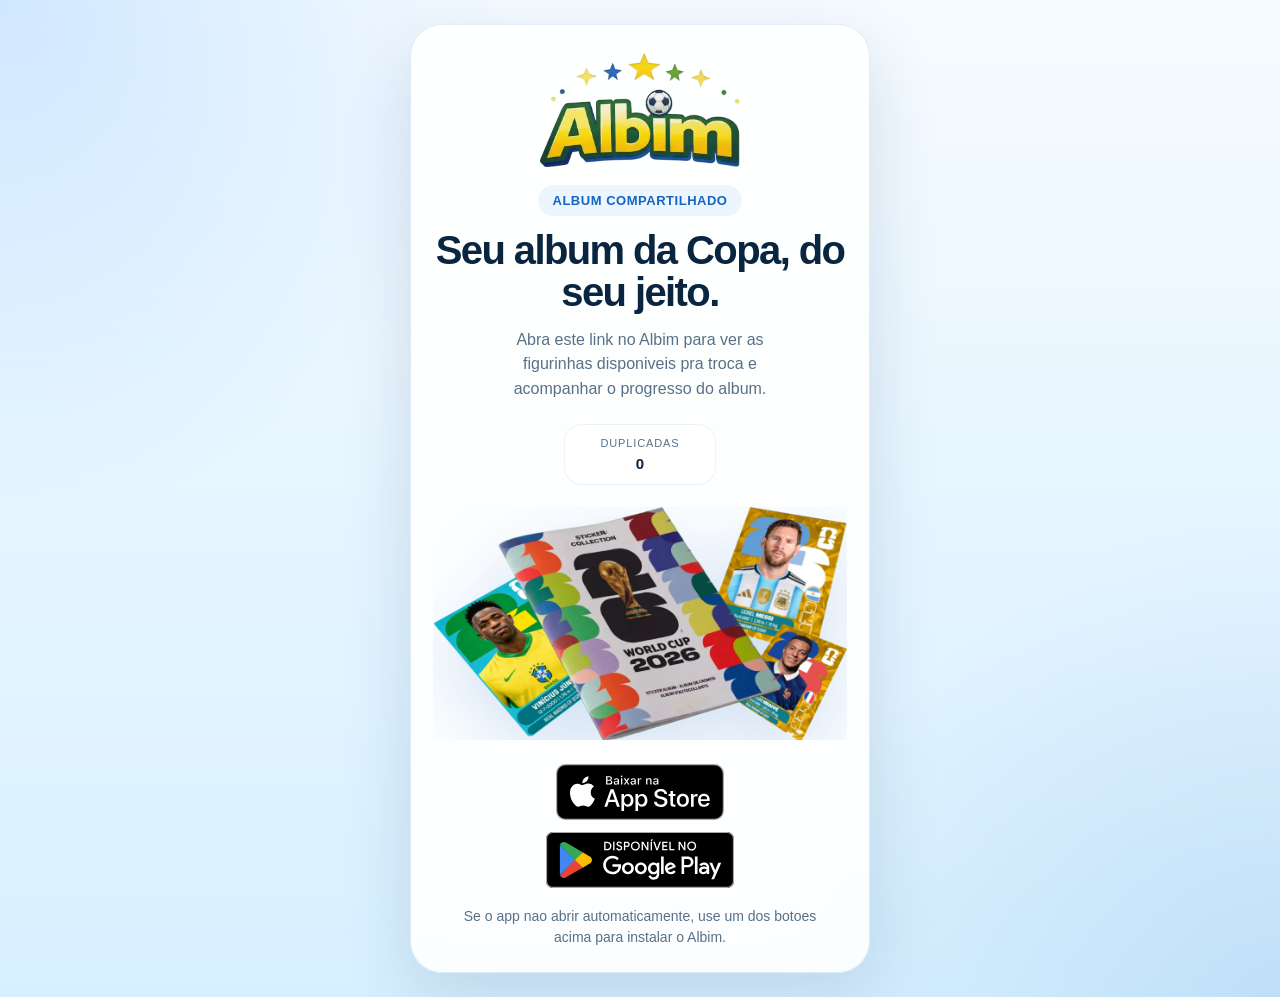
==== index.html @ 9403b310 "first commit" ====
<!DOCTYPE html>
<html lang="pt-BR">
<head>
  <meta charset="utf-8">
  <meta name="viewport" content="width=device-width, initial-scale=1">
  <title>Albim</title>
  <meta name="description" content="Abra o Albim para ver um album compartilhado e baixar o app se ainda nao tiver instalado.">
  <link rel="stylesheet" href="../styles.css">
</head>
<body>
  <main class="page">
    <section class="hero-card">
      <div class="brand-wrap">
        <img class="brand-logo" src="../assets/albimlogo.webp" alt="Albim" data-fallback-text="Albim">
      </div>

      <div class="eyebrow">Album compartilhado</div>
      <h1 class="hero-title">Seu album da Copa, do seu jeito.</h1>
      <p class="hero-copy">
        Abra este link no Albim para ver as figurinhas disponiveis pra troca e acompanhar o progresso do album.
      </p>

      <div class="album-meta" id="album-meta">
        <div class="meta-pill">
          <span class="meta-label">Duplicadas</span>
          <strong id="meta-duplicates">0</strong>
        </div>
      </div>

      <div class="hero-image-wrap">
        <img class="hero-image" src="../assets/album_onboarding.webp" alt="Album Albim" data-fallback-text="Album Albim">
      </div>

      <div class="actions">
        <a class="store-badge" id="ios-link" href="https://apps.apple.com/app/id0000000000" target="_blank" rel="noreferrer" aria-label="Download on the App Store">
          <img class="store-badge-image" src="../assets/appstore.svg" alt="Download on the App Store">
        </a>

        <a class="store-badge" id="android-link" href="https://play.google.com/store/apps/details?id=app.mazarini.albim" target="_blank" rel="noreferrer" aria-label="Get it on Google Play">
          <img class="store-badge-image" src="../assets/googleplay.svg" alt="Get it on Google Play">
        </a>
      </div>

      <p class="helper-text" id="helper-text">
        Se o app nao abrir automaticamente, use um dos botoes acima para instalar o Albim.
      </p>
    </section>
  </main>

  <script src="../app.js"></script>
</body>
</html>
---- styles.css ----
:root {
  --bg-top: #f6fbff;
  --bg-bottom: #d7f0ff;
  --card: rgba(255, 255, 255, 0.9);
  --card-border: rgba(20, 102, 181, 0.12);
  --text: #092540;
  --muted: #577087;
  --primary: #1565c0;
  --primary-deep: #0f4d95;
  --pill: #edf6ff;
  --shadow: 0 24px 70px rgba(12, 52, 93, 0.14);
}

* {
  box-sizing: border-box;
}

body {
  margin: 0;
  min-height: 100vh;
  font-family: -apple-system, BlinkMacSystemFont, "Segoe UI", sans-serif;
  color: var(--text);
  background:
    radial-gradient(circle at top left, rgba(36, 145, 255, 0.18), transparent 32%),
    radial-gradient(circle at bottom right, rgba(21, 101, 192, 0.12), transparent 30%),
    linear-gradient(180deg, var(--bg-top), var(--bg-bottom));
}

.page {
  min-height: 100vh;
  display: grid;
  place-items: center;
  padding: 24px 16px;
}

.hero-card {
  width: min(100%, 460px);
  background: var(--card);
  border: 1px solid var(--card-border);
  border-radius: 32px;
  box-shadow: var(--shadow);
  padding: 28px 22px 24px;
  text-align: center;
  backdrop-filter: blur(14px);
}

.brand-wrap {
  margin-bottom: 18px;
}

.brand-logo {
  display: block;
  width: min(200px, 62vw);
  margin: 0 auto;
}

.eyebrow {
  display: inline-flex;
  align-items: center;
  justify-content: center;
  padding: 8px 14px;
  margin-bottom: 14px;
  border-radius: 999px;
  background: var(--pill);
  color: var(--primary);
  font-size: 13px;
  font-weight: 700;
  letter-spacing: 0.04em;
  text-transform: uppercase;
}

.hero-title {
  margin: 0;
  font-size: clamp(30px, 7vw, 40px);
  line-height: 1.04;
  letter-spacing: -0.04em;
}

.hero-copy {
  margin: 14px auto 0;
  max-width: 32ch;
  font-size: 16px;
  line-height: 1.55;
  color: var(--muted);
}

.album-meta {
  display: flex;
  flex-wrap: wrap;
  justify-content: center;
  gap: 10px;
  margin-top: 22px;
}

.meta-pill {
  background: #fff;
  border: 1px solid rgba(16, 88, 159, 0.08);
  border-radius: 18px;
  padding: 12px 10px;
  min-width: 152px;
  text-align: center;
}

.meta-label {
  display: block;
  font-size: 11px;
  color: var(--muted);
  text-transform: uppercase;
  letter-spacing: 0.08em;
}

.meta-pill strong {
  display: block;
  margin-top: 6px;
  font-size: 15px;
}

.hero-image-wrap {
  margin-top: 22px;
  overflow: hidden;
  background: transparent;
  border: 0;
}

.hero-image {
  display: block;
  width: 100%;
  height: auto;
  background: transparent;
  mix-blend-mode: multiply;
  filter: drop-shadow(0 24px 36px rgba(21, 101, 192, 0.18));
}

.actions {
  display: grid;
  gap: 12px;
  margin-top: 24px;
}

.store-badge {
  display: inline-flex;
  align-items: center;
  justify-content: center;
  text-decoration: none;
  transition: transform 180ms ease, opacity 180ms ease;
}

.store-badge:hover {
  transform: translateY(-1px);
}

.store-badge-image {
  display: block;
  width: auto;
  height: 56px;
  max-width: 100%;
}

.helper-text {
  margin: 18px 12px 0;
  font-size: 14px;
  line-height: 1.5;
  color: var(--muted);
}

.image-fallback {
  display: grid;
  place-items: center;
  min-height: 180px;
  padding: 24px;
  color: var(--primary-deep);
  background: linear-gradient(135deg, rgba(21, 101, 192, 0.08), rgba(21, 101, 192, 0.02));
  font-weight: 700;
  letter-spacing: -0.02em;
}

@media (max-width: 520px) {
  .hero-card {
    padding: 24px 16px 20px;
    border-radius: 26px;
  }

  .store-badge-image {
    height: 52px;
  }
}
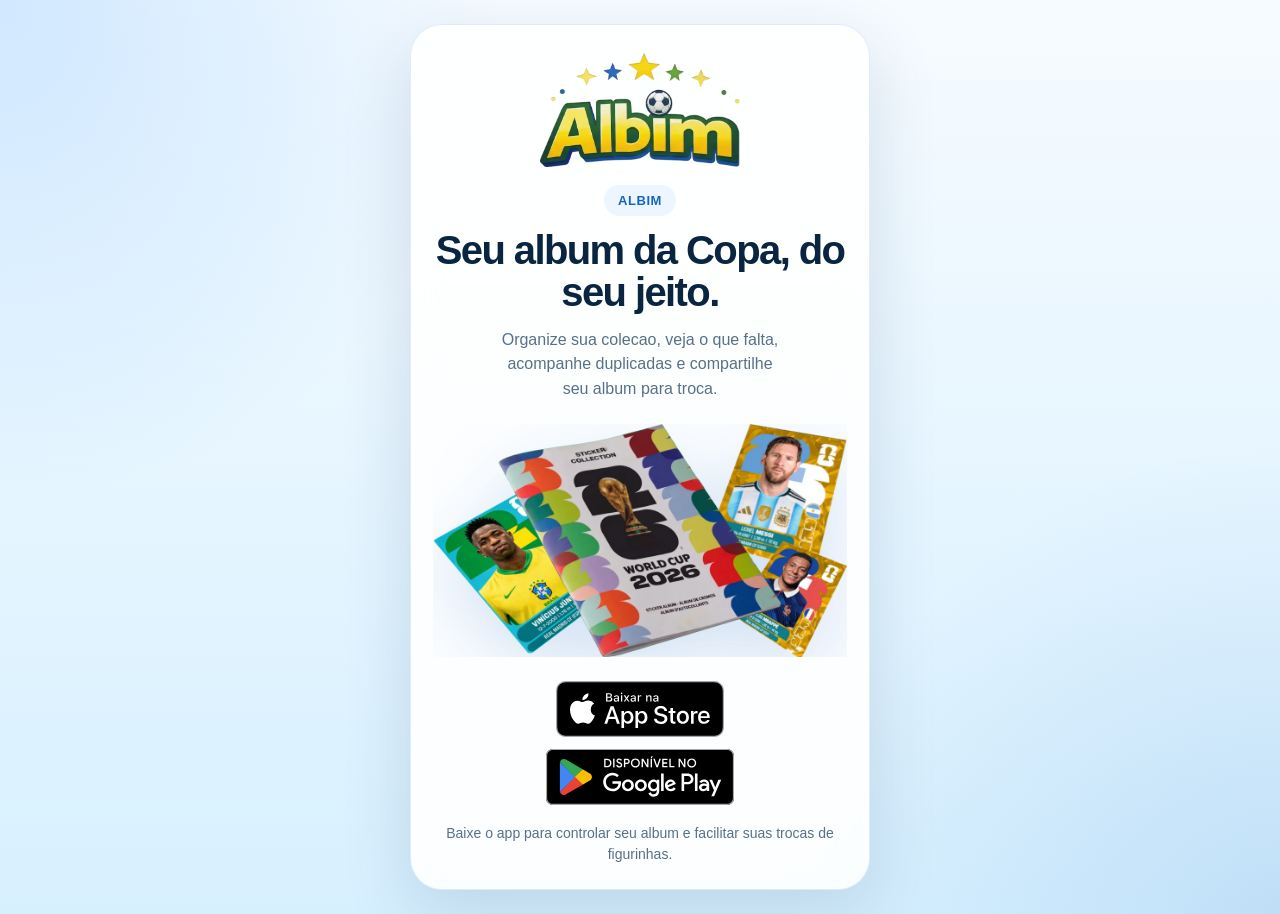
==== commit d7401237: "Updating deeplink" ====
--- a/index.html
+++ b/index.html
@@ -4,49 +4,42 @@
   <meta charset="utf-8">
   <meta name="viewport" content="width=device-width, initial-scale=1">
   <title>Albim</title>
-  <meta name="description" content="Abra o Albim para ver um album compartilhado e baixar o app se ainda nao tiver instalado.">
-  <link rel="stylesheet" href="../styles.css">
+  <meta name="description" content="Organize seu album da Copa, acompanhe figurinhas disponiveis para troca e baixe o Albim.">
+  <link rel="stylesheet" href="./styles.css">
 </head>
 <body>
   <main class="page">
     <section class="hero-card">
       <div class="brand-wrap">
-        <img class="brand-logo" src="../assets/albimlogo.webp" alt="Albim" data-fallback-text="Albim">
+        <img class="brand-logo" src="./assets/albimlogo.webp" alt="Albim" data-fallback-text="Albim">
       </div>
 
-      <div class="eyebrow">Album compartilhado</div>
+      <div class="eyebrow">Albim</div>
       <h1 class="hero-title">Seu album da Copa, do seu jeito.</h1>
       <p class="hero-copy">
-        Abra este link no Albim para ver as figurinhas disponiveis pra troca e acompanhar o progresso do album.
+        Organize sua colecao, veja o que falta, acompanhe duplicadas e compartilhe seu album para troca.
       </p>
 
-      <div class="album-meta" id="album-meta">
-        <div class="meta-pill">
-          <span class="meta-label">Duplicadas</span>
-          <strong id="meta-duplicates">0</strong>
-        </div>
-      </div>
-
       <div class="hero-image-wrap">
-        <img class="hero-image" src="../assets/album_onboarding.webp" alt="Album Albim" data-fallback-text="Album Albim">
+        <img class="hero-image" src="./assets/album_onboarding.webp" alt="Album Albim" data-fallback-text="Album Albim">
       </div>
 
       <div class="actions">
         <a class="store-badge" id="ios-link" href="https://apps.apple.com/app/id0000000000" target="_blank" rel="noreferrer" aria-label="Download on the App Store">
-          <img class="store-badge-image" src="../assets/appstore.svg" alt="Download on the App Store">
+          <img class="store-badge-image" src="./assets/appstore.svg" alt="Download on the App Store">
         </a>
 
         <a class="store-badge" id="android-link" href="https://play.google.com/store/apps/details?id=app.mazarini.albim" target="_blank" rel="noreferrer" aria-label="Get it on Google Play">
-          <img class="store-badge-image" src="../assets/googleplay.svg" alt="Get it on Google Play">
+          <img class="store-badge-image" src="./assets/googleplay.svg" alt="Get it on Google Play">
         </a>
       </div>
 
-      <p class="helper-text" id="helper-text">
-        Se o app nao abrir automaticamente, use um dos botoes acima para instalar o Albim.
+      <p class="helper-text">
+        Baixe o app para controlar seu album e facilitar suas trocas de figurinhas.
       </p>
     </section>
   </main>
 
-  <script src="../app.js"></script>
+  <script src="./app.js"></script>
 </body>
 </html>
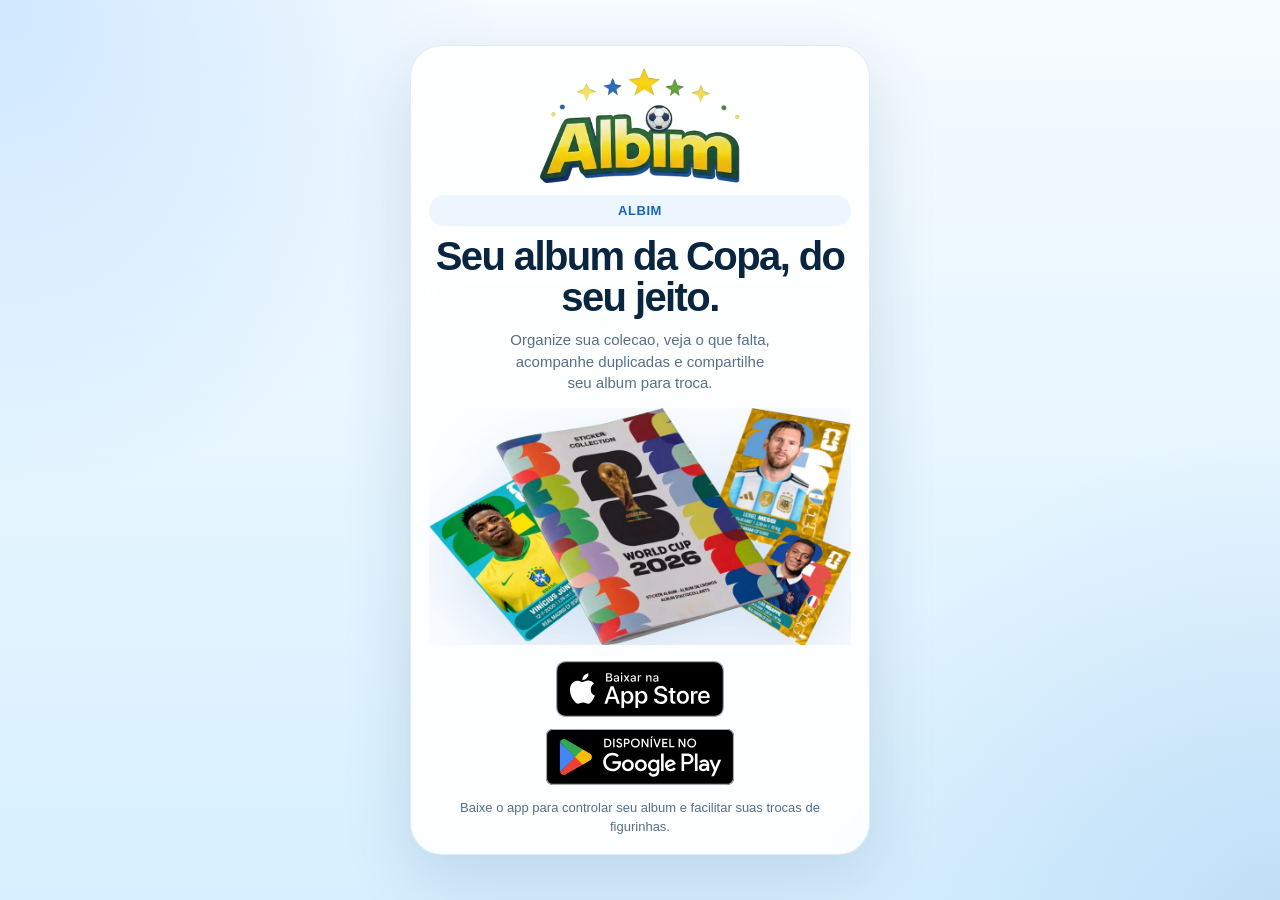
==== commit d558ca5c: "Update iOS app link in index.html" ====
--- a/index.html
+++ b/index.html
@@ -25,7 +25,7 @@
       </div>
 
       <div class="actions">
-        <a class="store-badge" id="ios-link" href="https://apps.apple.com/app/id0000000000" target="_blank" rel="noreferrer" aria-label="Download on the App Store">
+        <a class="store-badge" id="ios-link" href="https://apps.apple.com/app/id6760141218" target="_blank" rel="noreferrer" aria-label="Download on the App Store">
           <img class="store-badge-image" src="./assets/appstore.svg" alt="Download on the App Store">
         </a>
 
--- a/styles.css
+++ b/styles.css
@@ -30,22 +30,26 @@
   min-height: 100vh;
   display: grid;
   place-items: center;
-  padding: 24px 16px;
+  padding: 16px;
 }
 
 .hero-card {
   width: min(100%, 460px);
+  max-height: calc(100vh - 32px);
   background: var(--card);
   border: 1px solid var(--card-border);
   border-radius: 32px;
   box-shadow: var(--shadow);
-  padding: 28px 22px 24px;
+  padding: 22px 18px 18px;
   text-align: center;
   backdrop-filter: blur(14px);
+  display: flex;
+  flex-direction: column;
+  justify-content: center;
 }
 
 .brand-wrap {
-  margin-bottom: 18px;
+  margin-bottom: 12px;
 }
 
 .brand-logo {
@@ -59,7 +63,7 @@
   align-items: center;
   justify-content: center;
   padding: 8px 14px;
-  margin-bottom: 14px;
+  margin-bottom: 10px;
   border-radius: 999px;
   background: var(--pill);
   color: var(--primary);
@@ -77,10 +81,10 @@
 }
 
 .hero-copy {
-  margin: 14px auto 0;
+  margin: 10px auto 0;
   max-width: 32ch;
-  font-size: 16px;
-  line-height: 1.55;
+  font-size: 15px;
+  line-height: 1.45;
   color: var(--muted);
 }
 
@@ -89,7 +93,7 @@
   flex-wrap: wrap;
   justify-content: center;
   gap: 10px;
-  margin-top: 22px;
+  margin-top: 14px;
 }
 
 .meta-pill {
@@ -116,7 +120,7 @@
 }
 
 .hero-image-wrap {
-  margin-top: 22px;
+  margin-top: 14px;
   overflow: hidden;
   background: transparent;
   border: 0;
@@ -126,6 +130,9 @@
   display: block;
   width: 100%;
   height: auto;
+  max-height: min(27vh, 240px);
+  object-fit: contain;
+  margin: 0 auto;
   background: transparent;
   mix-blend-mode: multiply;
   filter: drop-shadow(0 24px 36px rgba(21, 101, 192, 0.18));
@@ -134,7 +141,7 @@
 .actions {
   display: grid;
   gap: 12px;
-  margin-top: 24px;
+  margin-top: 16px;
 }
 
 .store-badge {
@@ -157,9 +164,9 @@
 }
 
 .helper-text {
-  margin: 18px 12px 0;
-  font-size: 14px;
-  line-height: 1.5;
+  margin: 14px 8px 0;
+  font-size: 13px;
+  line-height: 1.4;
   color: var(--muted);
 }
 
@@ -176,11 +183,15 @@
 
 @media (max-width: 520px) {
   .hero-card {
-    padding: 24px 16px 20px;
+    padding: 18px 14px 16px;
     border-radius: 26px;
   }
 
   .store-badge-image {
-    height: 52px;
+    height: 50px;
+  }
+
+  .hero-image {
+    max-height: min(22vh, 180px);
   }
 }
